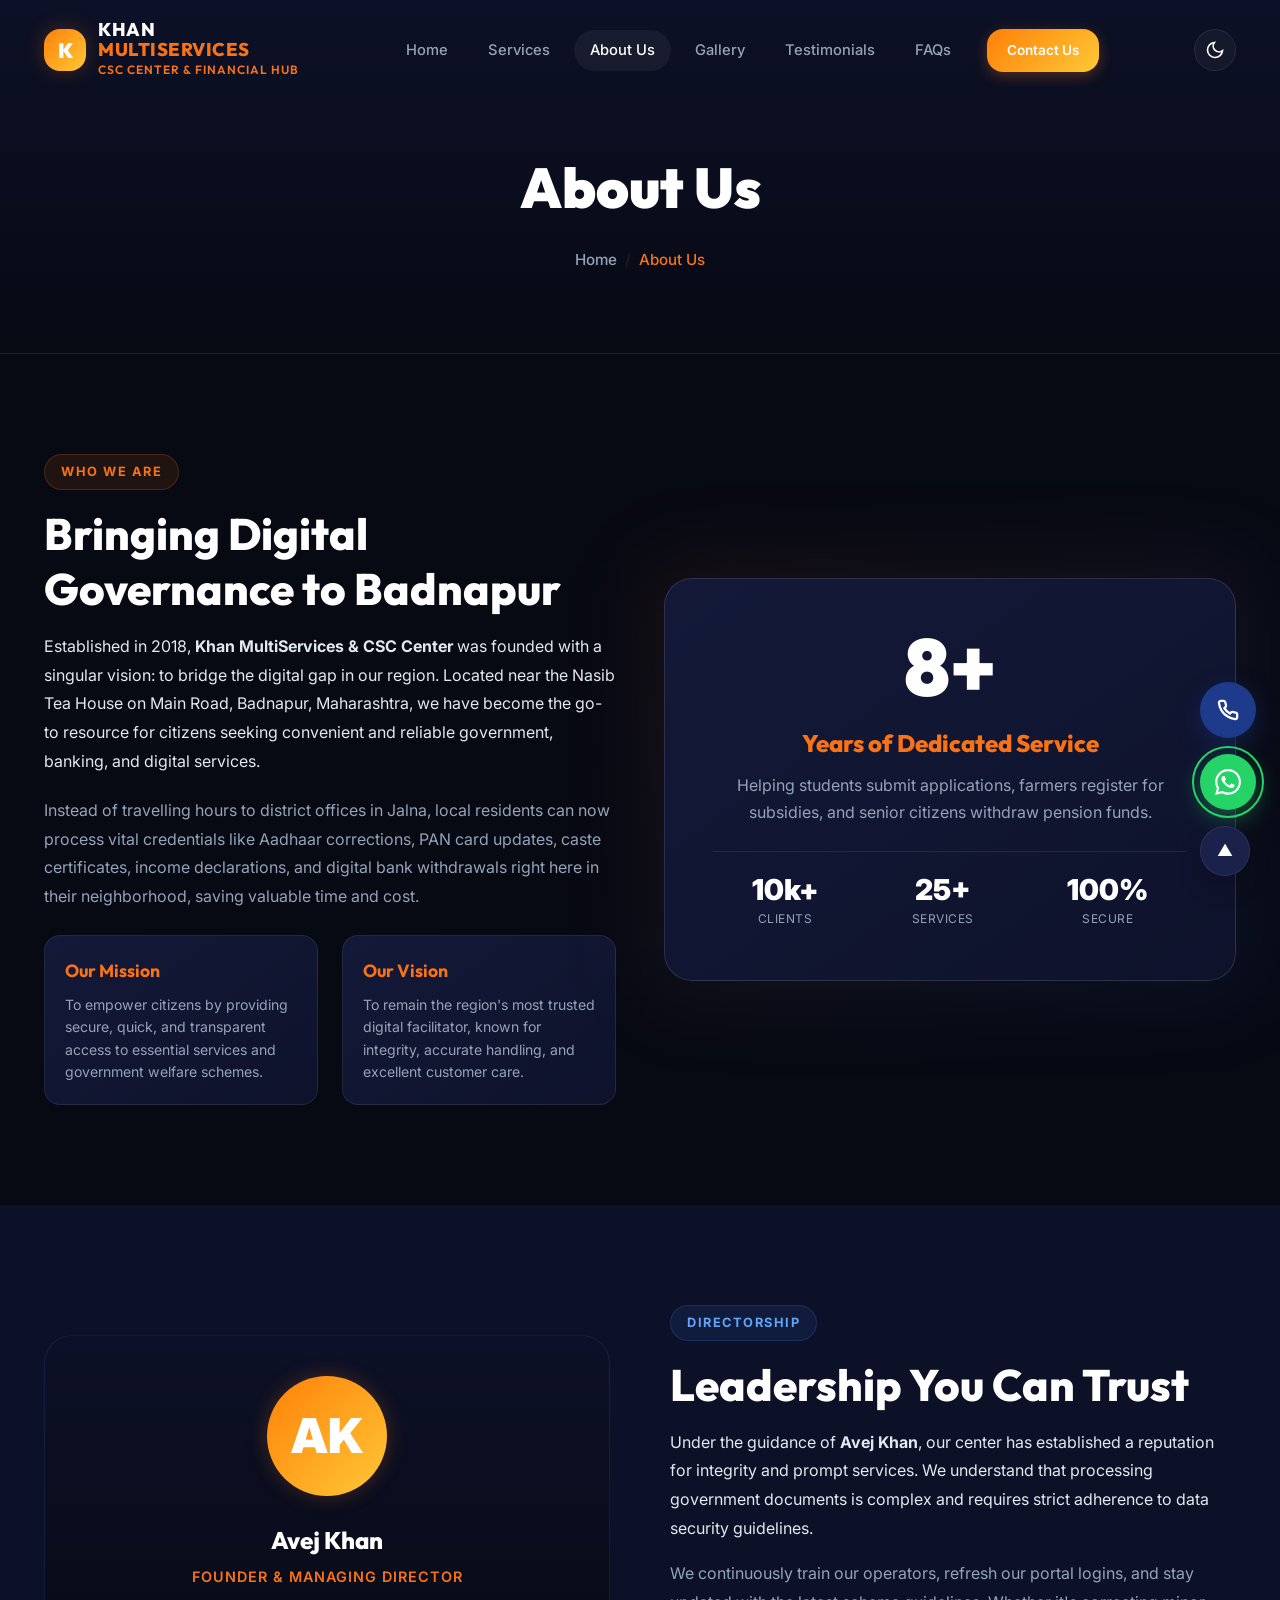
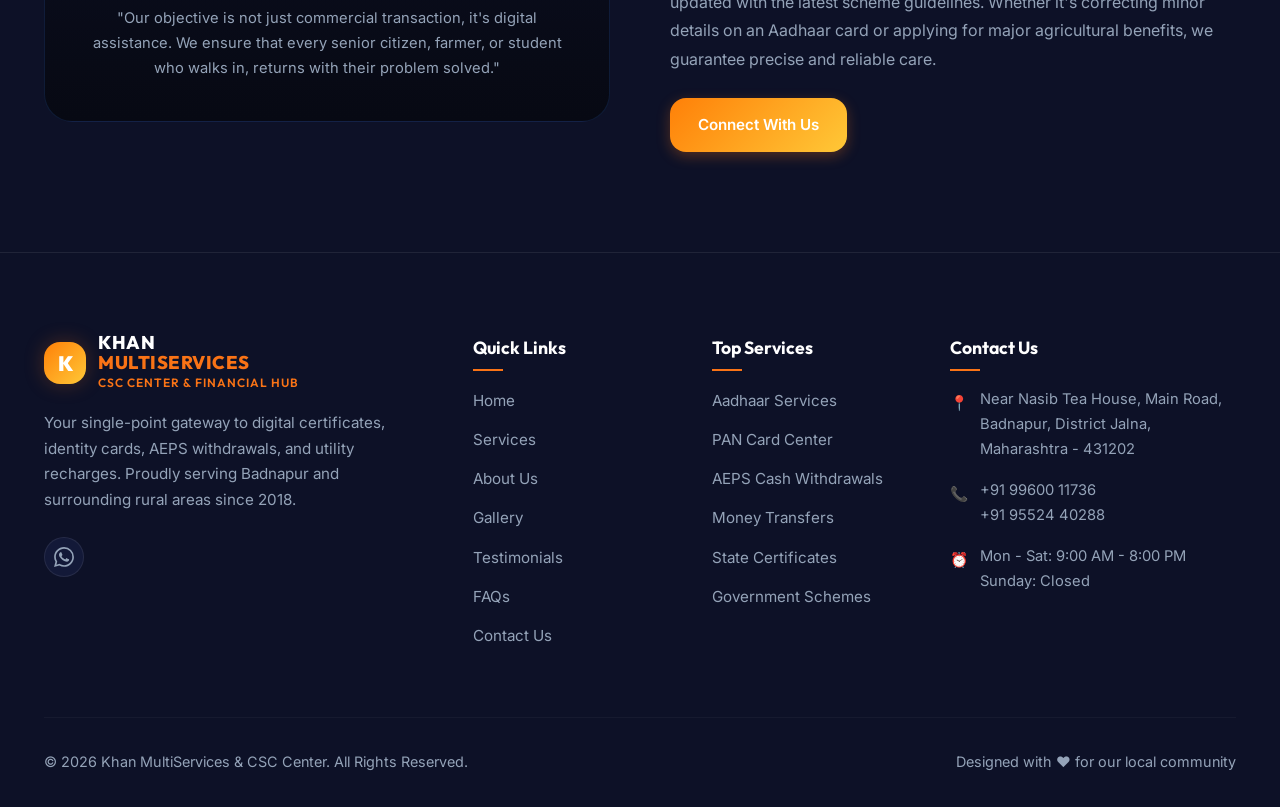
==== about.html @ e03ce5de "Add files via upload" ====
<!DOCTYPE html>
<html lang="en">

<head>
  <meta charset="UTF-8">
  <meta name="viewport" content="width=device-width, initial-scale=1.0">

  <title>About Us | Khan MultiServices & CSC Center Badnapur</title>
  <meta name="description"
    content="Learn more about Khan MultiServices & CSC Center. Established in 2018 in Badnapur, we are committed to providing reliable e-governance, digital, and financial banking services.">

  <link rel="stylesheet" href="style.css">
</head>

<body>

  <!-- ==================== HEADER & NAVBAR ==================== -->
  <header class="navbar">
    <div class="container nav-container">
      <a href="index.html" class="logo" aria-label="Khan MultiServices Home">
        <div class="logo-symbol">K</div>
        <div class="logo-text">
          <span class="logo-main">KHAN <span class="highlight-saffron">MULTISERVICES</span></span>
          <span class="logo-sub">CSC Center & Financial Hub</span>
        </div>
      </a>

      <nav class="nav-menu">
        <a href="index.html" class="nav-link">Home</a>
        <a href="services.html" class="nav-link">Services</a>
        <a href="about.html" class="nav-link">About Us</a>
        <a href="gallery.html" class="nav-link">Gallery</a>
        <a href="testimonials.html" class="nav-link">Testimonials</a>
        <a href="faqs.html" class="nav-link">FAQs</a>
        <a href="contact.html" class="btn btn-primary nav-cta" style="padding: 10px 20px; font-size: 0.85rem;">Contact
          Us</a>
      </nav>

      <button class="theme-toggle" id="themeToggle" aria-label="Toggle Light/Dark Theme">
        <svg class="icon-moon" viewBox="0 0 24 24" fill="none" stroke="currentColor" stroke-width="2">
          <path d="M21 12.79A9 9 0 1 1 11.21 3 7 7 0 0 0 21 12.79z" />
        </svg>
        <svg class="icon-sun" viewBox="0 0 24 24" fill="none" stroke="currentColor" stroke-width="2">
          <circle cx="12" cy="12" r="5" />
          <line x1="12" y1="1" x2="12" y2="3" />
          <line x1="12" y1="21" x2="12" y2="23" />
          <line x1="4.22" y1="4.22" x2="5.64" y2="5.64" />
          <line x1="18.36" y1="18.36" x2="19.78" y2="19.78" />
          <line x1="1" y1="12" x2="3" y2="12" />
          <line x1="21" y1="12" x2="23" y2="12" />
          <line x1="4.22" y1="19.78" x2="5.64" y2="18.36" />
          <line x1="18.36" y1="5.64" x2="19.78" y2="4.22" />
        </svg>
      </button>

      <button class="menu-toggle" id="menuToggle" aria-label="Toggle navigation menu">
        <span></span>
        <span></span>
        <span></span>
      </button>
    </div>
  </header>

  <!-- Mobile Menu Panel Overlay -->
  <div class="mobile-menu-overlay" id="mobileMenu">
    <button class="close-menu-btn" id="closeMobileMenu" aria-label="Close menu">&times;</button>
    <nav class="mobile-nav">
      <a href="index.html" class="mobile-nav-link">Home</a>
      <a href="services.html" class="mobile-nav-link">Services</a>
      <a href="about.html" class="mobile-nav-link">About Us</a>
      <a href="gallery.html" class="mobile-nav-link">Gallery</a>
      <a href="testimonials.html" class="mobile-nav-link">Testimonials</a>
      <a href="faqs.html" class="mobile-nav-link">FAQs</a>
    </nav>
    <a href="contact.html" class="btn btn-primary" style="width: 200px;">Contact Us</a>
  </div>

  <!-- ==================== PAGE HERO ==================== -->
  <section class="page-hero">
    <div class="container">
      <h1 class="page-hero-title">About Us</h1>
      <div class="breadcrumbs">
        <a href="index.html">Home</a>
        <span class="separator">/</span>
        <span class="current">About Us</span>
      </div>
    </div>
  </section>

  <!-- ==================== MAIN ABOUT SECTION ==================== -->
  <section class="section-padding">
    <div class="container">
      <div class="grid-2" style="align-items: center;">
        <div>
          <span class="section-badge">Who We Are</span>
          <h2 class="section-title">Bringing Digital Governance to Badnapur</h2>
          <p style="margin-bottom: 20px; line-height: 1.8;">
            Established in 2018, <strong>Khan MultiServices & CSC Center</strong> was founded with a singular vision: to
            bridge the digital gap in our region. Located near the Nasib Tea House on Main Road, Badnapur, Maharashtra,
            we have become the go-to resource for citizens seeking convenient and reliable government, banking, and
            digital services.
          </p>
          <p style="margin-bottom: 24px; color: var(--clr-text-muted); line-height: 1.8;">
            Instead of travelling hours to district offices in Jalna, local residents can now process vital credentials
            like Aadhaar corrections, PAN card updates, caste certificates, income declarations, and digital bank
            withdrawals right here in their neighborhood, saving valuable time and cost.
          </p>

          <div class="grid-2" style="gap: 24px;">
            <div class="card-premium" style="padding: 20px;">
              <h4
                style="font-family: var(--font-title); font-size: 1.1rem; color: var(--clr-saffron); margin-bottom: 8px;">
                Our Mission</h4>
              <p style="font-size: 0.88rem; color: var(--clr-text-muted); line-height: 1.6;">To empower citizens by
                providing secure, quick, and transparent access to essential services and government welfare schemes.
              </p>
            </div>
            <div class="card-premium" style="padding: 20px;">
              <h4
                style="font-family: var(--font-title); font-size: 1.1rem; color: var(--clr-saffron); margin-bottom: 8px;">
                Our Vision</h4>
              <p style="font-size: 0.88rem; color: var(--clr-text-muted); line-height: 1.6;">To remain the region's most
                trusted digital facilitator, known for integrity, accurate handling, and excellent customer care.</p>
            </div>
          </div>
        </div>

        <!-- Experience Graphic Grid -->
        <div style="position: relative;">
          <div
            style="position: absolute; inset: -20px; border-radius: var(--radius-lg); background: linear-gradient(135deg, rgba(249, 115, 22, 0.08) 0%, rgba(59, 130, 246, 0.08) 100%); filter: blur(40px); z-index: 1;">
          </div>

          <div class="card-premium"
            style="position: relative; z-index: 2; padding: 48px; border-radius: var(--radius-lg); text-align: center; border-color: rgba(255, 255, 255, 0.12);">
            <div
              style="font-size: 5rem; font-weight: 900; line-height: 1; font-family: var(--font-title); color: #fff;">8+
            </div>
            <h3
              style="font-family: var(--font-title); font-size: 1.5rem; color: var(--clr-saffron); margin: 16px 0 8px; font-weight: 800;">
              Years of Dedicated Service</h3>
            <p style="color: var(--clr-text-muted); margin-bottom: 24px;">Helping students submit applications, farmers
              register for subsidies, and senior citizens withdraw pension funds.</p>

            <div
              style="border-top: 1px solid var(--clr-border); padding-top: 24px; display: flex; justify-content: space-around; flex-wrap: wrap; gap: 16px;">
              <div>
                <h4 style="font-size: 1.8rem; font-weight: 900; color: #fff; line-height: 1;">10k+</h4>
                <span
                  style="font-size: 0.75rem; color: var(--clr-text-muted); text-transform: uppercase; letter-spacing: 0.5px;">Clients</span>
              </div>
              <div>
                <h4 style="font-size: 1.8rem; font-weight: 900; color: #fff; line-height: 1;">25+</h4>
                <span
                  style="font-size: 0.75rem; color: var(--clr-text-muted); text-transform: uppercase; letter-spacing: 0.5px;">Services</span>
              </div>
              <div>
                <h4 style="font-size: 1.8rem; font-weight: 900; color: #fff; line-height: 1;">100%</h4>
                <span
                  style="font-size: 0.75rem; color: var(--clr-text-muted); text-transform: uppercase; letter-spacing: 0.5px;">Secure</span>
              </div>
            </div>
          </div>
        </div>
      </div>
    </div>
  </section>

  <!-- ==================== TEAM & DIRECTOR SECTION ==================== -->
  <section class="section-padding" style="background-color: var(--clr-bg-alt);">
    <div class="container">
      <div class="grid-2" style="align-items: center; gap: 60px;">
        <div style="position: relative;">
          <!-- SVG Illustration for Tech Leader / Director -->
          <div class="card-premium"
            style="padding: 40px; text-align: center; border-radius: var(--radius-lg); background: var(--grad-dark); border-color: rgba(59, 130, 246, 0.15);">
            <div
              style="width: 120px; height: 120px; border-radius: 50%; background: var(--grad-saffron); margin: 0 auto 24px; display: grid; place-items: center; font-size: 3rem; color: #fff; font-weight: 900; box-shadow: var(--shadow-glow-saffron);">
              AK</div>
            <h3
              style="font-family: var(--font-title); font-size: 1.5rem; color: var(--clr-heading); font-weight: 800; margin-bottom: 4px;">
              Avej Khan</h3>
            <p
              style="color: var(--clr-saffron); font-weight: 600; font-size: 0.9rem; text-transform: uppercase; letter-spacing: 1px; margin-bottom: 16px;">
              Founder & Managing Director</p>
            <p style="color: var(--clr-text-muted); font-size: 0.92rem; line-height: 1.7;">"Our objective is not just
              commercial transaction, it's digital assistance. We ensure that every senior citizen, farmer, or student
              who walks in, returns with their problem solved."</p>
          </div>
        </div>

        <div>
          <span class="section-badge-blue">Directorship</span>
          <h2 class="section-title">Leadership You Can Trust</h2>
          <p style="margin-bottom: 16px; line-height: 1.8;">
            Under the guidance of <strong>Avej Khan</strong>, our center has established a reputation for integrity and
            prompt services. We understand that processing government documents is complex and requires strict adherence
            to data security guidelines.
          </p>
          <p style="margin-bottom: 24px; color: var(--clr-text-muted); line-height: 1.8;">
            We continuously train our operators, refresh our portal logins, and stay updated with the latest scheme
            guidelines. Whether it's correcting minor details on an Aadhaar card or applying for major agricultural
            benefits, we guarantee precise and reliable care.
          </p>
          <a href="contact.html" class="btn btn-primary">Connect With Us</a>
        </div>
      </div>
    </div>
  </section>

  <!-- ==================== FOOTER ==================== -->
  <footer class="footer">
    <div class="container">
      <div class="footer-grid">
        <!-- Brand Column -->
        <div class="footer-brand">
          <a href="index.html" class="logo" style="margin-bottom: 16px;">
            <div class="logo-symbol">K</div>
            <div class="logo-text">
              <span class="logo-main">KHAN <span class="highlight-saffron">MULTISERVICES</span></span>
              <span class="logo-sub">CSC Center & Financial Hub</span>
            </div>
          </a>
          <p class="footer-desc">
            Your single-point gateway to digital certificates, identity cards, AEPS withdrawals, and utility recharges.
            Proudly serving Badnapur and surrounding rural areas since 2018.
          </p>
          <div class="footer-socials">
            <a href="https://wa.me/919960011736" target="_blank" rel="noopener" class="social-icon"
              aria-label="WhatsApp"><svg viewBox="0 0 24 24" fill="currentColor" width="20" height="20">
                <path
                  d="M17.472 14.382c-.297-.149-1.758-.867-2.03-.967-.273-.099-.471-.148-.67.15-.197.297-.767.966-.94 1.164-.173.199-.347.223-.644.075-.297-.15-1.255-.463-2.39-1.475-.883-.788-1.48-1.761-1.653-2.059-.173-.297-.018-.458.13-.606.134-.133.298-.347.446-.52.149-.174.198-.298.298-.497.099-.198.05-.371-.025-.52-.075-.149-.669-1.612-.916-2.207-.242-.579-.487-.5-.669-.51-.173-.008-.371-.01-.57-.01-.198 0-.52.074-.792.372-.272.297-1.04 1.016-1.04 2.479 0 1.462 1.065 2.875 1.213 3.074.149.198 2.096 3.2 5.077 4.487.709.306 1.262.489 1.694.625.712.227 1.36.195 1.871.118.571-.085 1.758-.719 2.006-1.413.248-.694.248-1.289.173-1.413-.074-.124-.272-.198-.57-.347m-5.421 7.403h-.004a9.87 9.87 0 01-5.031-1.378l-.361-.214-3.741.982.998-3.648-.235-.374a9.86 9.86 0 01-1.51-5.26c.001-5.45 4.436-9.884 9.888-9.884 2.64 0 5.122 1.03 6.988 2.898a9.825 9.825 0 012.893 6.994c-.003 5.45-4.437 9.884-9.885 9.884m8.413-18.297A11.815 11.815 0 0012.05 0C5.495 0 .16 5.335.157 11.892c0 2.096.547 4.142 1.588 5.945L.057 24l6.305-1.654a11.882 11.882 0 005.683 1.448h.005c6.554 0 11.89-5.335 11.893-11.893a11.821 11.821 0 00-3.48-8.413z" />
              </svg></a>
          </div>
        </div>

        <!-- Navigation Column -->
        <div>
          <h4 class="footer-title">Quick Links</h4>
          <ul class="footer-links">
            <li><a href="index.html">Home</a></li>
            <li><a href="services.html">Services</a></li>
            <li><a href="about.html">About Us</a></li>
            <li><a href="gallery.html">Gallery</a></li>
            <li><a href="testimonials.html">Testimonials</a></li>
            <li><a href="faqs.html">FAQs</a></li>
            <li><a href="contact.html">Contact Us</a></li>
          </ul>
        </div>

        <!-- Services Column -->
        <div>
          <h4 class="footer-title">Top Services</h4>
          <ul class="footer-links">
            <li><a href="service-details.html?id=aadhaar">Aadhaar Services</a></li>
            <li><a href="service-details.html?id=pan-card">PAN Card Center</a></li>
            <li><a href="service-details.html?id=banking-aeps">AEPS Cash Withdrawals</a></li>
            <li><a href="service-details.html?id=money-transfer">Money Transfers</a></li>
            <li><a href="service-details.html?id=certificates">State Certificates</a></li>
            <li><a href="service-details.html?id=govt-schemes">Government Schemes</a></li>
          </ul>
        </div>

        <!-- Contact Info Column -->
        <div>
          <h4 class="footer-title">Contact Us</h4>
          <ul class="footer-contact">
            <li>
              <span class="icon">📍</span>
              <span>Near Nasib Tea House, Main Road, Badnapur, District Jalna, Maharashtra - 431202</span>
            </li>
            <li>
              <span class="icon">📞</span>
              <span>+91 99600 11736 <br> +91 95524 40288</span>
            </li>
            <li>
              <span class="icon">⏰</span>
              <span>Mon - Sat: 9:00 AM - 8:00 PM <br> Sunday: Closed</span>
            </li>
          </ul>
        </div>
      </div>

      <!-- Footer Bottom -->
      <div class="footer-bottom">
        <p>&copy; 2026 Khan MultiServices & CSC Center. All Rights Reserved.</p>
        <p>Designed with ❤️ for our local community</p>
      </div>
    </div>
  </footer>

  <!-- ==================== FLOATING INTERACTIVE BUTTONS ==================== -->
  <div class="floating-actions">
    <!-- Click to Call Floating Button -->
    <a href="tel:+919960011736" class="btn-float-call" aria-label="Call Support">
      <svg viewBox="0 0 24 24" fill="none" stroke="currentColor" stroke-width="2.5" width="22" height="22">
        <path
          d="M22 16.92v3a2 2 0 0 1-2.18 2 19.79 19.79 0 0 1-8.63-3.07 19.5 19.5 0 0 1-6-6 19.79 19.79 0 0 1-3.07-8.67A2 2 0 0 1 4.11 2h3a2 2 0 0 1 2 1.72c.127.96.361 1.903.7 2.81a2 2 0 0 1-.45 2.11L8.09 9.91a16 16 0 0 0 6 6l1.27-1.27a2 2 0 0 1 2.11-.45c.907.339 1.85.573 2.81.7A2 2 0 0 1 22 16.92z" />
      </svg>
    </a>
    <!-- Floating WhatsApp Button -->
    <a href="https://wa.me/919960011736?text=Hi%20Khan%20MultiServices!%20I%20have%20an%20enquiry%20regarding%20some%20services.%20Please%20guide%20me."
      target="_blank" rel="noopener" class="btn-float-wa" aria-label="WhatsApp Chat Support">
      <svg viewBox="0 0 24 24" fill="currentColor" width="26" height="26">
        <path
          d="M17.472 14.382c-.297-.149-1.758-.867-2.03-.967-.273-.099-.471-.148-.67.15-.197.297-.767.966-.94 1.164-.173.199-.347.223-.644.075-.297-.15-1.255-.463-2.39-1.475-.883-.788-1.48-1.761-1.653-2.059-.173-.297-.018-.458.13-.606.134-.133.298-.347.446-.52.149-.174.198-.298.298-.497.099-.198.05-.371-.025-.52-.075-.149-.669-1.612-.916-2.207-.242-.579-.487-.5-.669-.51-.173-.008-.371-.01-.57-.01-.198 0-.52.074-.792.372-.272.297-1.04 1.016-1.04 2.479 0 1.462 1.065 2.875 1.213 3.074.149.198 2.096 3.2 5.077 4.487.709.306 1.262.489 1.694.625.712.227 1.36.195 1.871.118.571-.085 1.758-.719 2.006-1.413.248-.694.248-1.289.173-1.413-.074-.124-.272-.198-.57-.347m-5.421 7.403h-.004a9.87 9.87 0 01-5.031-1.378l-.361-.214-3.741.982.998-3.648-.235-.374a9.86 9.86 0 01-1.51-5.26c.001-5.45 4.436-9.884 9.888-9.884 2.64 0 5.122 1.03 6.988 2.898a9.825 9.825 0 012.893 6.994c-.003 5.45-4.437 9.884-9.885 9.884m8.413-18.297A11.815 11.815 0 0012.05 0C5.495 0 .16 5.335.157 11.892c0 2.096.547 4.142 1.588 5.945L.057 24l6.305-1.654a11.882 11.882 0 005.683 1.448h.005c6.554 0 11.89-5.335 11.893-11.893a11.821 11.821 0 00-3.48-8.413z" />
      </svg>
    </a>
    <!-- Back to Top Button -->
    <button class="btn-back-to-top" id="backToTop" aria-label="Back to Top">▲</button>
  </div>

  <!-- Scripts -->
  <script src="script.js"></script>
</body>

</html>
---- style.css ----
/* ===================================================================
   Khan MultiServices & CSC Center — Premium Style Sheet
   =================================================================== */

@import url('https://fonts.googleapis.com/css2?family=Inter:wght@300;400;500;600;700&family=Outfit:wght@400;500;600;700;800;900&display=swap');

/* ---------- Design Tokens (Variables) ---------- */
:root {
  --clr-bg: #070913;
  --clr-bg-alt: #0d1127;
  --clr-surface: #131938;
  --clr-surface-alt: #1a224c;
  --clr-border: rgba(255, 255, 255, 0.08);
  --clr-border-light: rgba(255, 255, 255, 0.04);
  --clr-text: #e2e8f0;
  --clr-text-muted: #94a3b8;
  --clr-heading: #ffffff;
  
  /* Indian National Colors inspired premium palette */
  --clr-saffron: #f97316; /* Saffron Primary */
  --clr-saffron-hover: #ea580c;
  --clr-navy: #1e3a8a; /* Deep Indian Blue */
  --clr-navy-hover: #172554;
  --clr-green: #10b981; /* Ashoka Green inspired success */
  --clr-green-hover: #059669;
  
  /* Gradients */
  --grad-saffron: linear-gradient(135deg, #ff8008, #ffc837);
  --grad-premium: linear-gradient(135deg, #1e3a8a, #3b82f6, #06b6d4);
  --grad-dark: linear-gradient(180deg, #0d1127, #070913);
  --grad-card: linear-gradient(145deg, #131938, #0e122b);
  
  /* Typography */
  --font-title: 'Outfit', 'Inter', system-ui, sans-serif;
  --font-body: 'Inter', system-ui, sans-serif;
  
  /* Borders & Shadows */
  --radius-sm: 8px;
  --radius-md: 16px;
  --radius-lg: 28px;
  --radius-full: 9999px;
  --shadow-sm: 0 4px 12px rgba(0, 0, 0, 0.1);
  --shadow-md: 0 12px 24px rgba(0, 0, 0, 0.2);
  --shadow-lg: 0 24px 48px rgba(0, 0, 0, 0.4);
  --shadow-glow-saffron: 0 0 20px rgba(249, 115, 22, 0.25);
  --shadow-glow-blue: 0 0 20px rgba(59, 130, 246, 0.25);
  
  /* Transitions */
  --transition-smooth: 0.4s cubic-bezier(0.16, 1, 0.3, 1);
  --transition-fast: 0.2s ease;
}

/* ---------- Light / Classic Theme Overrides ---------- */
body.light-theme {
  --clr-bg: #f5f7fa;
  --clr-bg-alt: #edf0f5;
  --clr-surface: #ffffff;
  --clr-surface-alt: #f0f2f7;
  --clr-border: rgba(0, 0, 0, 0.1);
  --clr-border-light: rgba(0, 0, 0, 0.05);
  --clr-text: #334155;
  --clr-text-muted: #64748b;
  --clr-heading: #0f172a;

  --grad-dark: linear-gradient(180deg, #edf0f5, #f5f7fa);
  --grad-card: linear-gradient(145deg, #ffffff, #f8f9fc);

  --shadow-sm: 0 4px 12px rgba(0, 0, 0, 0.06);
  --shadow-md: 0 12px 24px rgba(0, 0, 0, 0.08);
  --shadow-lg: 0 24px 48px rgba(0, 0, 0, 0.12);
}

/* Light theme — override specific component backgrounds */
body.light-theme .navbar.scrolled {
  background: rgba(245, 247, 250, 0.9);
}

body.light-theme .nav-link:hover,
body.light-theme .nav-link.active {
  color: var(--clr-heading);
  background: rgba(0, 0, 0, 0.04);
}

body.light-theme .mobile-menu-overlay {
  background: rgba(245, 247, 250, 0.98);
}

body.light-theme .mobile-nav-link {
  color: var(--clr-text-muted);
}

body.light-theme .mobile-nav-link:hover,
body.light-theme .mobile-nav-link.active {
  color: var(--clr-saffron);
}

body.light-theme .close-menu-btn {
  color: var(--clr-heading);
}

body.light-theme .menu-toggle span {
  background-color: var(--clr-heading);
}

body.light-theme .card-premium {
  box-shadow: 0 2px 12px rgba(0, 0, 0, 0.06);
}

body.light-theme .card-icon-container {
  background: rgba(0, 0, 0, 0.03);
  border-color: rgba(0, 0, 0, 0.08);
}

body.light-theme .filter-tab {
  border-color: rgba(0, 0, 0, 0.12);
  color: var(--clr-text-muted);
}

body.light-theme .filter-tab:hover {
  color: var(--clr-heading);
  border-color: rgba(0, 0, 0, 0.2);
  background: rgba(0, 0, 0, 0.02);
}

body.light-theme .faq-question:hover {
  background-color: rgba(0, 0, 0, 0.02);
}

body.light-theme .faq-answer {
  background-color: rgba(0, 0, 0, 0.02);
}

body.light-theme .gallery-overlay {
  background: linear-gradient(0deg, rgba(255, 255, 255, 0.95) 0%, rgba(255, 255, 255, 0.3) 100%);
}

body.light-theme .gallery-title {
  color: var(--clr-heading);
}

body.light-theme .gallery-category {
  color: var(--clr-saffron);
}

body.light-theme .lightbox {
  background: rgba(255, 255, 255, 0.96);
}

body.light-theme .lightbox-close {
  color: var(--clr-heading);
}

body.light-theme .btn-back-to-top {
  background-color: #fff;
  color: var(--clr-heading);
  border-color: rgba(0, 0, 0, 0.1);
}

body.light-theme .social-icon {
  background: var(--clr-surface-alt);
  border-color: rgba(0, 0, 0, 0.08);
  color: var(--clr-text-muted);
}

body.light-theme .service-nav-link {
  background: rgba(0, 0, 0, 0.02);
  border-color: rgba(0, 0, 0, 0.08);
}

body.light-theme .details-header-icon {
  background: rgba(0, 0, 0, 0.03);
  border-color: rgba(0, 0, 0, 0.08);
}

body.light-theme .details-meta-card {
  background: rgba(0, 0, 0, 0.02);
  border-color: rgba(0, 0, 0, 0.08);
}

body.light-theme .form-control {
  background: #fff;
  border-color: rgba(0, 0, 0, 0.12);
  color: var(--clr-text);
}

body.light-theme .form-control:focus {
  background: #fff;
}

body.light-theme .alert-success {
  background: rgba(16, 185, 129, 0.08);
  border-color: rgba(16, 185, 129, 0.2);
  color: #059669;
}

/* ---------- Theme Toggle Button ---------- */
.theme-toggle {
  width: 42px;
  height: 42px;
  border-radius: 50%;
  border: 1px solid var(--clr-border);
  background: rgba(255, 255, 255, 0.04);
  color: var(--clr-heading);
  cursor: pointer;
  display: grid;
  place-items: center;
  transition: var(--transition-smooth);
  margin-left: 4px;
  flex-shrink: 0;
}

.theme-toggle:hover {
  background: var(--clr-saffron);
  color: #fff;
  border-color: var(--clr-saffron);
  transform: rotate(30deg);
}

body.light-theme .theme-toggle {
  background: rgba(0, 0, 0, 0.04);
}

.theme-toggle .icon-sun,
.theme-toggle .icon-moon {
  width: 20px;
  height: 20px;
  transition: var(--transition-smooth);
}

/* Show/hide sun/moon icons based on theme */
.theme-toggle .icon-sun { display: none; }
.theme-toggle .icon-moon { display: block; }

body.light-theme .theme-toggle .icon-sun { display: block; }
body.light-theme .theme-toggle .icon-moon { display: none; }

/* ---------- Global Reset ---------- */
*,
*::before,
*::after {
  margin: 0;
  padding: 0;
  box-sizing: border-box;
}

html {
  scroll-behavior: smooth;
  scroll-padding-top: 90px;
  font-size: 16px;
}

body {
  font-family: var(--font-body);
  background-color: var(--clr-bg);
  color: var(--clr-text);
  line-height: 1.7;
  overflow-x: hidden;
  -webkit-font-smoothing: antialiased;
}

a {
  color: inherit;
  text-decoration: none;
  transition: var(--transition-fast);
}

ul {
  list-style: none;
}

img {
  max-width: 100%;
  height: auto;
  display: block;
  border-radius: var(--radius-sm);
}

button,
input,
select,
textarea {
  font: inherit;
  color: inherit;
  background: none;
  border: none;
  outline: none;
}

/* ---------- Common Layout Utilities ---------- */
.container {
  width: 100%;
  max-width: 1240px;
  margin: 0 auto;
  padding: 0 24px;
}

.section-padding {
  padding: 100px 0;
}

.grid-2 {
  display: grid;
  grid-template-columns: repeat(2, 1fr);
  gap: 48px;
}

.grid-3 {
  display: grid;
  grid-template-columns: repeat(3, 1fr);
  gap: 32px;
}

.grid-4 {
  display: grid;
  grid-template-columns: repeat(4, 1fr);
  gap: 24px;
}

@media (max-width: 1024px) {
  .grid-4 { grid-template-columns: repeat(2, 1fr); }
  .grid-3 { grid-template-columns: repeat(2, 1fr); }
  .grid-2 { grid-template-columns: 1fr; gap: 32px; }
}

@media (max-width: 640px) {
  .grid-4 { grid-template-columns: 1fr; }
  .grid-3 { grid-template-columns: 1fr; }
  .section-padding { padding: 60px 0; }
}

/* ---------- Text & Accents ---------- */
.gradient-text {
  background: var(--grad-saffron);
  -webkit-background-clip: text;
  -webkit-text-fill-color: transparent;
  background-clip: text;
}

.blue-gradient-text {
  background: var(--grad-premium);
  -webkit-background-clip: text;
  -webkit-text-fill-color: transparent;
  background-clip: text;
}

.highlight-saffron {
  color: var(--clr-saffron);
}

.highlight-blue {
  color: #3b82f6;
}

.section-header {
  text-align: center;
  max-width: 700px;
  margin: 0 auto 56px;
}

.section-badge {
  display: inline-block;
  padding: 6px 16px;
  border-radius: var(--radius-full);
  background: rgba(249, 115, 22, 0.1);
  border: 1px solid rgba(249, 115, 22, 0.2);
  color: var(--clr-saffron);
  font-size: 0.8rem;
  font-weight: 700;
  text-transform: uppercase;
  letter-spacing: 1.5px;
  margin-bottom: 16px;
}

.section-badge-blue {
  display: inline-block;
  padding: 6px 16px;
  border-radius: var(--radius-full);
  background: rgba(59, 130, 246, 0.1);
  border: 1px solid rgba(59, 130, 246, 0.2);
  color: #60a5fa;
  font-size: 0.8rem;
  font-weight: 700;
  text-transform: uppercase;
  letter-spacing: 1.5px;
  margin-bottom: 16px;
}

.section-title {
  font-family: var(--font-title);
  font-size: clamp(2rem, 4vw, 2.75rem);
  font-weight: 800;
  color: var(--clr-heading);
  line-height: 1.25;
  margin-bottom: 16px;
}

.section-desc {
  color: var(--clr-text-muted);
  font-size: 1.1rem;
}

/* ---------- Interactive Elements (Buttons) ---------- */
.btn {
  display: inline-flex;
  align-items: center;
  justify-content: center;
  gap: 10px;
  padding: 14px 28px;
  border-radius: var(--radius-md);
  font-weight: 600;
  font-size: 0.95rem;
  cursor: pointer;
  transition: var(--transition-smooth);
  position: relative;
  z-index: 2;
}

.btn-primary {
  background: var(--grad-saffron);
  color: #fff;
  box-shadow: 0 4px 14px rgba(249, 115, 22, 0.3);
}

.btn-primary:hover {
  transform: translateY(-3px);
  box-shadow: 0 8px 24px rgba(249, 115, 22, 0.5), var(--shadow-glow-saffron);
}

.btn-secondary {
  background: var(--clr-navy);
  color: #fff;
  border: 1px solid rgba(255, 255, 255, 0.05);
}

.btn-secondary:hover {
  background: var(--clr-navy-hover);
  transform: translateY(-3px);
  box-shadow: var(--shadow-glow-blue);
}

.btn-outline {
  border: 2px solid var(--clr-border);
  color: var(--clr-heading);
}

.btn-outline:hover {
  border-color: var(--clr-saffron);
  color: var(--clr-saffron);
  transform: translateY(-3px);
}

.btn-full {
  width: 100%;
}

.icon-wrapper {
  display: inline-flex;
  align-items: center;
  justify-content: center;
  transition: var(--transition-smooth);
}

.btn:hover .icon-wrapper {
  transform: translateX(4px);
}

/* ---------- Sticky Navigation Bar ---------- */
.navbar {
  position: fixed;
  top: 0;
  left: 0;
  width: 100%;
  z-index: 1000;
  padding: 20px 0;
  transition: var(--transition-smooth);
}

.navbar.scrolled {
  padding: 12px 0;
  background: rgba(7, 9, 19, 0.85);
  backdrop-filter: blur(16px);
  border-bottom: 1px solid var(--clr-border);
  box-shadow: var(--shadow-sm);
}

.nav-container {
  display: flex;
  align-items: center;
  justify-content: space-between;
}

.logo {
  display: flex;
  align-items: center;
  gap: 12px;
  font-family: var(--font-title);
  font-weight: 800;
  font-size: 1.25rem;
  color: var(--clr-heading);
}

.logo-symbol {
  width: 42px;
  height: 42px;
  border-radius: var(--radius-md);
  background: var(--grad-saffron);
  display: grid;
  place-items: center;
  font-weight: 900;
  font-size: 1.3rem;
  color: #fff;
  box-shadow: var(--shadow-glow-saffron);
}

.logo-text span {
  display: block;
}

.logo-main {
  font-size: 1.15rem;
  line-height: 1.1;
  font-weight: 800;
  letter-spacing: 0.5px;
}

.logo-sub {
  font-size: 0.75rem;
  color: var(--clr-saffron);
  font-weight: 600;
  letter-spacing: 1px;
  text-transform: uppercase;
}

.nav-menu {
  display: flex;
  align-items: center;
  gap: 8px;
}

.nav-link {
  padding: 8px 16px;
  border-radius: var(--radius-full);
  font-size: 0.92rem;
  font-weight: 500;
  color: var(--clr-text-muted);
  transition: var(--transition-smooth);
}

.nav-link:hover,
.nav-link.active {
  color: var(--clr-heading);
  background: rgba(255, 255, 255, 0.05);
}

.nav-cta {
  margin-left: 12px;
}

.menu-toggle {
  display: none;
  flex-direction: column;
  gap: 6px;
  cursor: pointer;
  padding: 8px;
}

.menu-toggle span {
  display: block;
  width: 24px;
  height: 2px;
  background-color: var(--clr-heading);
  border-radius: var(--radius-full);
  transition: var(--transition-smooth);
}

/* Mobile Menu Panel */
.mobile-menu-overlay {
  position: fixed;
  inset: 0;
  background: rgba(7, 9, 19, 0.95);
  backdrop-filter: blur(20px);
  z-index: 999;
  display: flex;
  flex-direction: column;
  justify-content: center;
  align-items: center;
  padding: 40px;
  opacity: 0;
  pointer-events: none;
  transition: var(--transition-smooth);
}

.mobile-menu-overlay.open {
  opacity: 1;
  pointer-events: auto;
}

.mobile-nav {
  display: flex;
  flex-direction: column;
  align-items: center;
  gap: 24px;
  margin-bottom: 40px;
}

.mobile-nav-link {
  font-family: var(--font-title);
  font-size: 1.5rem;
  font-weight: 700;
  color: var(--clr-text-muted);
}

.mobile-nav-link:hover,
.mobile-nav-link.active {
  color: var(--clr-saffron);
  transform: scale(1.05);
}

.close-menu-btn {
  position: absolute;
  top: 24px;
  right: 24px;
  font-size: 2rem;
  cursor: pointer;
  color: var(--clr-heading);
}

@media (max-width: 992px) {
  .nav-menu { display: none; }
  .menu-toggle { display: flex; }
}

/* ---------- Animations ---------- */
@keyframes float {
  0% { transform: translateY(0px) scale(1); }
  50% { transform: translateY(-15px) scale(1.02); }
  100% { transform: translateY(0px) scale(1); }
}

@keyframes pulse-ring {
  0% { transform: scale(0.95); opacity: 0.5; }
  50% { transform: scale(1.1); opacity: 0.3; }
  100% { transform: scale(1.3); opacity: 0; }
}

/* ---------- Global Floating Buttons ---------- */
.floating-actions {
  position: fixed;
  bottom: 24px;
  right: 24px;
  display: flex;
  flex-direction: column;
  gap: 16px;
  z-index: 900;
}

/* Call Button */
.btn-float-call {
  width: 56px;
  height: 56px;
  border-radius: 50%;
  background-color: var(--clr-navy);
  color: #fff;
  display: grid;
  place-items: center;
  box-shadow: 0 8px 24px rgba(30, 58, 138, 0.4);
  cursor: pointer;
  position: relative;
  transition: var(--transition-smooth);
}

.btn-float-call:hover {
  transform: scale(1.1) rotate(15deg);
  background-color: #2563eb;
}

/* WhatsApp Button styling */
.btn-float-wa {
  width: 56px;
  height: 56px;
  border-radius: 50%;
  background-color: #25d366;
  color: #fff;
  display: grid;
  place-items: center;
  box-shadow: 0 8px 24px rgba(37, 211, 102, 0.4);
  cursor: pointer;
  position: relative;
  transition: var(--transition-smooth);
}

.btn-float-wa::after {
  content: '';
  position: absolute;
  inset: -8px;
  border-radius: 50%;
  border: 2px solid #25d366;
  animation: pulse-ring 2s infinite;
}

.btn-float-wa:hover {
  transform: scale(1.1) rotate(-15deg);
  background-color: #22c55e;
}

.btn-back-to-top {
  width: 50px;
  height: 50px;
  border-radius: 50%;
  background-color: var(--clr-surface-alt);
  color: var(--clr-heading);
  border: 1px solid var(--clr-border);
  display: grid;
  place-items: center;
  box-shadow: var(--shadow-md);
  cursor: pointer;
  opacity: 0;
  visibility: hidden;
  transform: translateY(20px);
  transition: var(--transition-smooth);
}

.btn-back-to-top.visible {
  opacity: 1;
  visibility: visible;
  transform: translateY(0);
}

.btn-back-to-top:hover {
  background-color: var(--clr-saffron);
  border-color: var(--clr-saffron);
  color: #fff;
}

/* ---------- Premium Cards (Glassmorphism & Gradients) ---------- */
.card-premium {
  background: var(--grad-card);
  border: 1px solid var(--clr-border);
  border-radius: var(--radius-md);
  padding: 32px;
  transition: var(--transition-smooth);
  position: relative;
  overflow: hidden;
}

.card-premium::before {
  content: '';
  position: absolute;
  top: 0;
  left: 0;
  width: 100%;
  height: 100%;
  background: linear-gradient(135deg, rgba(255, 128, 8, 0.05) 0%, rgba(255, 200, 55, 0.05) 100%);
  opacity: 0;
  transition: var(--transition-smooth);
  pointer-events: none;
}

.card-premium:hover {
  transform: translateY(-8px);
  border-color: rgba(249, 115, 22, 0.3);
  box-shadow: var(--shadow-lg), var(--shadow-glow-saffron);
}

.card-premium:hover::before {
  opacity: 1;
}

/* Card Icons */
.card-icon-container {
  width: 60px;
  height: 60px;
  border-radius: var(--radius-md);
  background: rgba(255, 255, 255, 0.03);
  border: 1px solid var(--clr-border);
  display: grid;
  place-items: center;
  margin-bottom: 24px;
  color: var(--clr-saffron);
  transition: var(--transition-smooth);
}

.card-premium:hover .card-icon-container {
  background: var(--grad-saffron);
  color: #fff;
  border-color: transparent;
  transform: scale(1.05) rotate(-5deg);
}

/* ---------- Footer ---------- */
.footer {
  background-color: var(--clr-bg-alt);
  border-top: 1px solid var(--clr-border);
  padding: 80px 0 32px;
}

.footer-grid {
  display: grid;
  grid-template-columns: 2fr 1fr 1fr 1.5fr;
  gap: 48px;
  margin-bottom: 56px;
}

@media (max-width: 992px) {
  .footer-grid {
    grid-template-columns: 1fr 1fr;
    gap: 32px;
  }
}

@media (max-width: 640px) {
  .footer-grid {
    grid-template-columns: 1fr;
  }
}

.footer-brand .logo {
  margin-bottom: 20px;
}

.footer-desc {
  color: var(--clr-text-muted);
  margin-bottom: 24px;
  font-size: 0.95rem;
}

.footer-socials {
  display: flex;
  gap: 12px;
}

.social-icon {
  width: 40px;
  height: 40px;
  border-radius: 50%;
  background: var(--clr-surface);
  border: 1px solid var(--clr-border);
  display: grid;
  place-items: center;
  color: var(--clr-text-muted);
  transition: var(--transition-smooth);
}

.social-icon:hover {
  background: var(--grad-saffron);
  color: #fff;
  border-color: transparent;
  transform: translateY(-3px);
}

.footer-title {
  font-family: var(--font-title);
  font-size: 1.1rem;
  font-weight: 700;
  color: var(--clr-heading);
  margin-bottom: 24px;
  position: relative;
}

.footer-title::after {
  content: '';
  position: absolute;
  bottom: -8px;
  left: 0;
  width: 30px;
  height: 2px;
  background-color: var(--clr-saffron);
}

.footer-links li {
  margin-bottom: 12px;
}

.footer-links a {
  color: var(--clr-text-muted);
  font-size: 0.95rem;
}

.footer-links a:hover {
  color: var(--clr-saffron);
  padding-left: 6px;
}

.footer-contact li {
  display: flex;
  align-items: flex-start;
  gap: 12px;
  color: var(--clr-text-muted);
  margin-bottom: 16px;
  font-size: 0.92rem;
}

.footer-contact .icon {
  color: var(--clr-saffron);
  margin-top: 4px;
  flex-shrink: 0;
}

.footer-bottom {
  border-top: 1px solid var(--clr-border-light);
  padding-top: 32px;
  display: flex;
  justify-content: space-between;
  align-items: center;
  color: var(--clr-text-muted);
  font-size: 0.9rem;
}

@media (max-width: 640px) {
  .footer-bottom {
    flex-direction: column;
    gap: 16px;
    text-align: center;
  }
}

/* ---------- Breadcrumb Header (Inner Pages) ---------- */
.page-hero {
  background: var(--grad-dark);
  padding: 140px 0 80px;
  border-bottom: 1px solid var(--clr-border);
  position: relative;
  overflow: hidden;
  text-align: center;
}

.page-hero-title {
  font-family: var(--font-title);
  font-size: clamp(2.5rem, 5vw, 3.5rem);
  font-weight: 900;
  color: var(--clr-heading);
  margin-bottom: 12px;
}

.breadcrumbs {
  display: flex;
  align-items: center;
  justify-content: center;
  gap: 8px;
  color: var(--clr-text-muted);
  font-size: 0.95rem;
  font-weight: 500;
}

.breadcrumbs a:hover {
  color: var(--clr-saffron);
}

.breadcrumbs .separator {
  color: var(--clr-border);
}

.breadcrumbs .current {
  color: var(--clr-saffron);
}

/* ---------- Search & Filtering (Services) ---------- */
.filter-search-bar {
  display: flex;
  gap: 16px;
  margin-bottom: 48px;
  background-color: var(--clr-bg-alt);
  padding: 16px;
  border-radius: var(--radius-md);
  border: 1px solid var(--clr-border);
}

.search-input-wrapper {
  position: relative;
  flex-grow: 1;
}

.search-input-wrapper input {
  width: 100%;
  background: var(--clr-surface);
  border: 1px solid var(--clr-border);
  border-radius: var(--radius-sm);
  padding: 12px 16px 12px 48px;
  color: var(--clr-text);
  font-size: 0.95rem;
  transition: var(--transition-smooth);
}

.search-input-wrapper input:focus {
  border-color: var(--clr-saffron);
  box-shadow: var(--shadow-glow-saffron);
}

.search-icon-svg {
  position: absolute;
  left: 16px;
  top: 50%;
  transform: translateY(-50%);
  color: var(--clr-text-muted);
}

.filter-category-select {
  background: var(--clr-surface);
  border: 1px solid var(--clr-border);
  border-radius: var(--radius-sm);
  padding: 12px 24px;
  color: var(--clr-text);
  font-weight: 500;
  cursor: pointer;
  min-width: 200px;
  transition: var(--transition-smooth);
}

.filter-category-select:focus {
  border-color: var(--clr-saffron);
}

/* Desktop Filter Tabs */
.filter-tabs {
  display: flex;
  justify-content: center;
  flex-wrap: wrap;
  gap: 10px;
  margin-bottom: 40px;
}

.filter-tab {
  padding: 10px 24px;
  border-radius: var(--radius-full);
  font-weight: 600;
  font-size: 0.9rem;
  border: 1px solid var(--clr-border);
  color: var(--clr-text-muted);
  cursor: pointer;
  transition: var(--transition-smooth);
}

.filter-tab:hover {
  color: var(--clr-heading);
  border-color: rgba(255, 255, 255, 0.2);
  background: rgba(255, 255, 255, 0.02);
}

.filter-tab.active {
  background: var(--grad-saffron);
  color: #fff;
  border-color: transparent;
  box-shadow: var(--shadow-glow-saffron);
}

@media (max-width: 640px) {
  .filter-search-bar {
    flex-direction: column;
  }
  .filter-category-select {
    width: 100%;
  }
}

/* ---------- FAQ Accordion ---------- */
.faq-container {
  max-width: 800px;
  margin: 0 auto;
}

.faq-item {
  background-color: var(--clr-surface);
  border: 1px solid var(--clr-border);
  border-radius: var(--radius-md);
  margin-bottom: 16px;
  overflow: hidden;
  transition: var(--transition-smooth);
}

.faq-question {
  width: 100%;
  padding: 24px;
  display: flex;
  justify-content: space-between;
  align-items: center;
  font-family: var(--font-title);
  font-size: 1.1rem;
  font-weight: 700;
  color: var(--clr-heading);
  text-align: left;
  cursor: pointer;
  transition: var(--transition-smooth);
}

.faq-question:hover {
  background-color: rgba(255, 255, 255, 0.02);
}

.faq-icon-svg {
  transition: var(--transition-smooth);
  color: var(--clr-saffron);
  flex-shrink: 0;
}

.faq-item.active .faq-icon-svg {
  transform: rotate(180deg);
}

.faq-answer {
  max-height: 0;
  overflow: hidden;
  transition: max-height 0.4s cubic-bezier(0.16, 1, 0.3, 1);
  background-color: rgba(7, 9, 19, 0.2);
}

.faq-answer-content {
  padding: 0 24px 24px 24px;
  color: var(--clr-text-muted);
  font-size: 0.98rem;
  border-top: 1px solid var(--clr-border-light);
}

/* ---------- Gallery & Lightbox ---------- */
.gallery-grid {
  display: grid;
  grid-template-columns: repeat(auto-fill, minmax(320px, 1fr));
  gap: 24px;
}

.gallery-card {
  position: relative;
  border-radius: var(--radius-md);
  overflow: hidden;
  border: 1px solid var(--clr-border);
  cursor: pointer;
  aspect-ratio: 4/3;
}

.gallery-card img {
  width: 100%;
  height: 100%;
  object-fit: cover;
  border-radius: 0;
  transition: var(--transition-smooth);
}

.gallery-overlay {
  position: absolute;
  inset: 0;
  background: linear-gradient(0deg, rgba(7, 9, 19, 0.9) 0%, rgba(7, 9, 19, 0.2) 100%);
  display: flex;
  flex-direction: column;
  justify-content: flex-end;
  padding: 24px;
  opacity: 0;
  transition: var(--transition-smooth);
}

.gallery-card:hover img {
  transform: scale(1.08);
}

.gallery-card:hover .gallery-overlay {
  opacity: 1;
}

.gallery-category {
  color: var(--clr-saffron);
  font-size: 0.8rem;
  font-weight: 700;
  text-transform: uppercase;
  margin-bottom: 6px;
}

.gallery-title {
  font-family: var(--font-title);
  color: var(--clr-heading);
  font-size: 1.15rem;
  font-weight: 700;
}

/* Lightbox Modal */
.lightbox {
  position: fixed;
  inset: 0;
  background: rgba(7, 9, 19, 0.98);
  z-index: 10000;
  display: flex;
  align-items: center;
  justify-content: center;
  opacity: 0;
  pointer-events: none;
  transition: var(--transition-smooth);
}

.lightbox.open {
  opacity: 1;
  pointer-events: auto;
}

.lightbox-img-wrapper {
  max-width: 90%;
  max-height: 80%;
  position: relative;
}

.lightbox-img {
  max-width: 100%;
  max-height: 80vh;
  border-radius: var(--radius-md);
  box-shadow: var(--shadow-lg);
}

.lightbox-caption {
  text-align: center;
  margin-top: 16px;
  font-family: var(--font-title);
  font-size: 1.2rem;
  color: var(--clr-heading);
}

.lightbox-close {
  position: absolute;
  top: 24px;
  right: 24px;
  font-size: 2.5rem;
  color: #fff;
  cursor: pointer;
}

/* ---------- Dynamic Details Page ---------- */
.details-layout {
  display: grid;
  grid-template-columns: 2fr 1fr;
  gap: 40px;
  align-items: start;
}

@media (max-width: 992px) {
  .details-layout {
    grid-template-columns: 1fr;
  }
}

.details-content {
  background: var(--grad-card);
  border: 1px solid var(--clr-border);
  border-radius: var(--radius-lg);
  padding: 40px;
}

@media (max-width: 640px) {
  .details-content {
    padding: 24px;
  }
}

.details-header {
  margin-bottom: 32px;
  border-bottom: 1px solid var(--clr-border);
  padding-bottom: 24px;
  display: flex;
  align-items: center;
  gap: 24px;
}

.details-header-icon {
  width: 72px;
  height: 72px;
  border-radius: var(--radius-md);
  background: rgba(255, 255, 255, 0.03);
  border: 1px solid var(--clr-border);
  display: grid;
  place-items: center;
  color: var(--clr-saffron);
  flex-shrink: 0;
}

.details-subtitle {
  color: var(--clr-text-muted);
  font-size: 1rem;
}

.details-section-title {
  font-family: var(--font-title);
  font-size: 1.35rem;
  color: var(--clr-heading);
  margin: 32px 0 16px;
  font-weight: 700;
  display: flex;
  align-items: center;
  gap: 10px;
}

.details-list {
  display: flex;
  flex-direction: column;
  gap: 12px;
  margin-bottom: 24px;
}

.details-list-item {
  display: flex;
  align-items: flex-start;
  gap: 12px;
  font-size: 1rem;
}

.details-list-item .bullet {
  color: var(--clr-saffron);
  margin-top: 4px;
  flex-shrink: 0;
}

.details-meta-grid {
  display: grid;
  grid-template-columns: repeat(3, 1fr);
  gap: 16px;
  margin-bottom: 32px;
}

.details-meta-card {
  background: rgba(255, 255, 255, 0.02);
  border: 1px solid var(--clr-border);
  border-radius: var(--radius-md);
  padding: 16px;
  text-align: center;
}

.details-meta-label {
  font-size: 0.8rem;
  color: var(--clr-text-muted);
  text-transform: uppercase;
  margin-bottom: 4px;
  letter-spacing: 0.5px;
}

.details-meta-val {
  font-family: var(--font-title);
  font-weight: 700;
  font-size: 1.1rem;
  color: var(--clr-heading);
}

@media (max-width: 640px) {
  .details-meta-grid {
    grid-template-columns: 1fr;
  }
  .details-header {
    flex-direction: column;
    text-align: center;
  }
}

.sidebar-card {
  background: var(--clr-surface);
  border: 1px solid var(--clr-border);
  border-radius: var(--radius-lg);
  padding: 32px;
  margin-bottom: 24px;
}

.sidebar-title {
  font-family: var(--font-title);
  font-size: 1.2rem;
  color: var(--clr-heading);
  margin-bottom: 20px;
  font-weight: 700;
}

.service-nav-list li {
  margin-bottom: 8px;
}

.service-nav-link {
  display: block;
  padding: 12px 16px;
  border-radius: var(--radius-sm);
  background: rgba(255, 255, 255, 0.02);
  border: 1px solid var(--clr-border);
  font-size: 0.95rem;
}

.service-nav-link:hover,
.service-nav-link.active {
  background: rgba(249, 115, 22, 0.08);
  border-color: var(--clr-saffron);
  color: var(--clr-saffron);
  padding-left: 20px;
}

/* ---------- Form Inputs (Contact) ---------- */
.form-group {
  margin-bottom: 24px;
}

.form-label {
  display: block;
  color: var(--clr-heading);
  font-weight: 600;
  font-size: 0.9rem;
  margin-bottom: 8px;
}

.form-control {
  width: 100%;
  background: var(--clr-surface-alt);
  border: 1px solid var(--clr-border);
  border-radius: var(--radius-sm);
  padding: 14px 18px;
  color: var(--clr-text);
  font-size: 0.95rem;
  transition: var(--transition-smooth);
}

.form-control:focus {
  border-color: var(--clr-saffron);
  background: var(--clr-surface);
  box-shadow: var(--shadow-glow-saffron);
}

textarea.form-control {
  resize: vertical;
  min-height: 120px;
}

.alert-success {
  background: rgba(16, 185, 129, 0.1);
  border: 1px solid rgba(16, 185, 129, 0.2);
  color: #a7f3d0;
  padding: 16px;
  border-radius: var(--radius-sm);
  margin-bottom: 24px;
  font-size: 0.95rem;
  display: flex;
  align-items: center;
  gap: 12px;
}

/* ---------- Maps Overlay ---------- */
.map-wrapper {
  position: relative;
  border-radius: var(--radius-lg);
  overflow: hidden;
  border: 1px solid var(--clr-border);
  height: 100%;
  min-height: 360px;
  box-shadow: var(--shadow-md);
}

.map-wrapper iframe {
  width: 100%;
  height: 100%;
  min-height: 360px;
}

/* ---------- Testimonial Ratings ---------- */
.ratings-dashboard {
  background: var(--grad-card);
  border: 1px solid var(--clr-border);
  border-radius: var(--radius-lg);
  padding: 40px;
  display: grid;
  grid-template-columns: 1fr 1.5fr;
  gap: 40px;
  align-items: center;
  margin-bottom: 56px;
}

.ratings-score {
  text-align: center;
}

.ratings-big-num {
  font-family: var(--font-title);
  font-size: 4.5rem;
  font-weight: 900;
  color: var(--clr-heading);
  line-height: 1;
}

.ratings-stars {
  color: #eab308;
  font-size: 1.5rem;
  margin: 12px 0;
  letter-spacing: 2px;
}

.ratings-count {
  color: var(--clr-text-muted);
  font-size: 0.95rem;
}

.ratings-bars {
  display: flex;
  flex-direction: column;
  gap: 12px;
}

.rating-bar-row {
  display: flex;
  align-items: center;
  gap: 12px;
  font-size: 0.9rem;
}

.rating-bar-label {
  width: 48px;
  flex-shrink: 0;
  font-weight: 500;
}

.rating-bar-bg {
  flex-grow: 1;
  height: 8px;
  background-color: var(--clr-border);
  border-radius: var(--radius-full);
  overflow: hidden;
}

.rating-bar-fill {
  height: 100%;
  background-color: #eab308;
  border-radius: var(--radius-full);
}

@media (max-width: 640px) {
  .ratings-dashboard {
    grid-template-columns: 1fr;
    gap: 32px;
    padding: 24px;
  }
}

/* ---------- WhatsApp Button Custom Styling ---------- */
.btn-wa {
  background-color: #25d366;
  color: #fff;
  box-shadow: 0 4px 14px rgba(37, 211, 102, 0.3);
  border: 1px solid rgba(255, 255, 255, 0.05);
}

.btn-wa:hover {
  background-color: #22c55e;
  transform: translateY(-3px);
  box-shadow: 0 8px 24px rgba(37, 211, 102, 0.5), 0 0 20px rgba(37, 211, 102, 0.25);
}

/* ---------- Pulsing Saffron Glow Button ---------- */
.btn-glow-pulse {
  border: 2px solid var(--clr-saffron) !important;
  color: var(--clr-saffron) !important;
  box-shadow: 0 0 15px rgba(249, 115, 22, 0.4);
  animation: buttonPulse 2s infinite alternate ease-in-out;
  transition: var(--transition-smooth);
}

.btn-glow-pulse:hover {
  transform: translateY(-3px);
  box-shadow: 0 0 25px rgba(249, 115, 22, 0.8), 0 0 10px rgba(249, 115, 22, 0.4) !important;
  background-color: rgba(249, 115, 22, 0.05);
}

@keyframes buttonPulse {
  0% {
    box-shadow: 0 0 8px rgba(249, 115, 22, 0.3);
  }
  100% {
    box-shadow: 0 0 20px rgba(249, 115, 22, 0.6), 0 0 8px rgba(249, 115, 22, 0.3);
  }
}
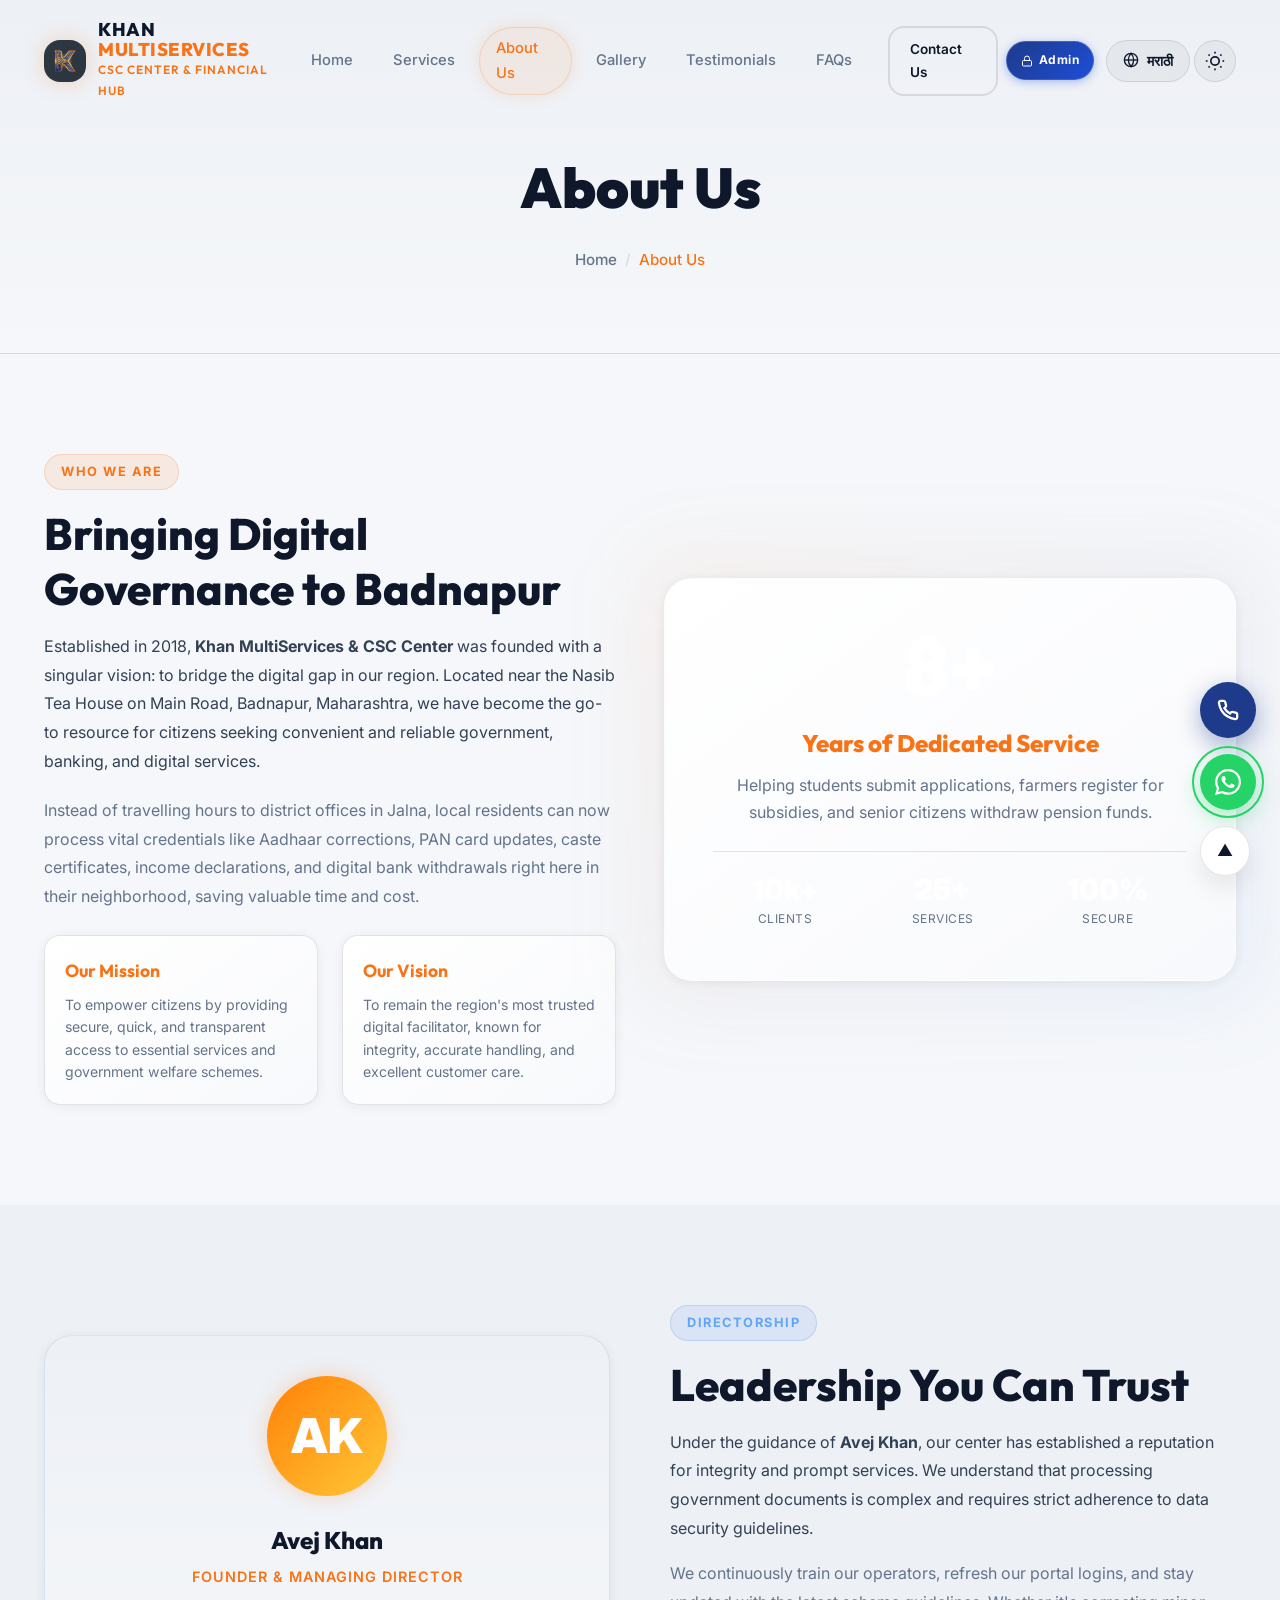
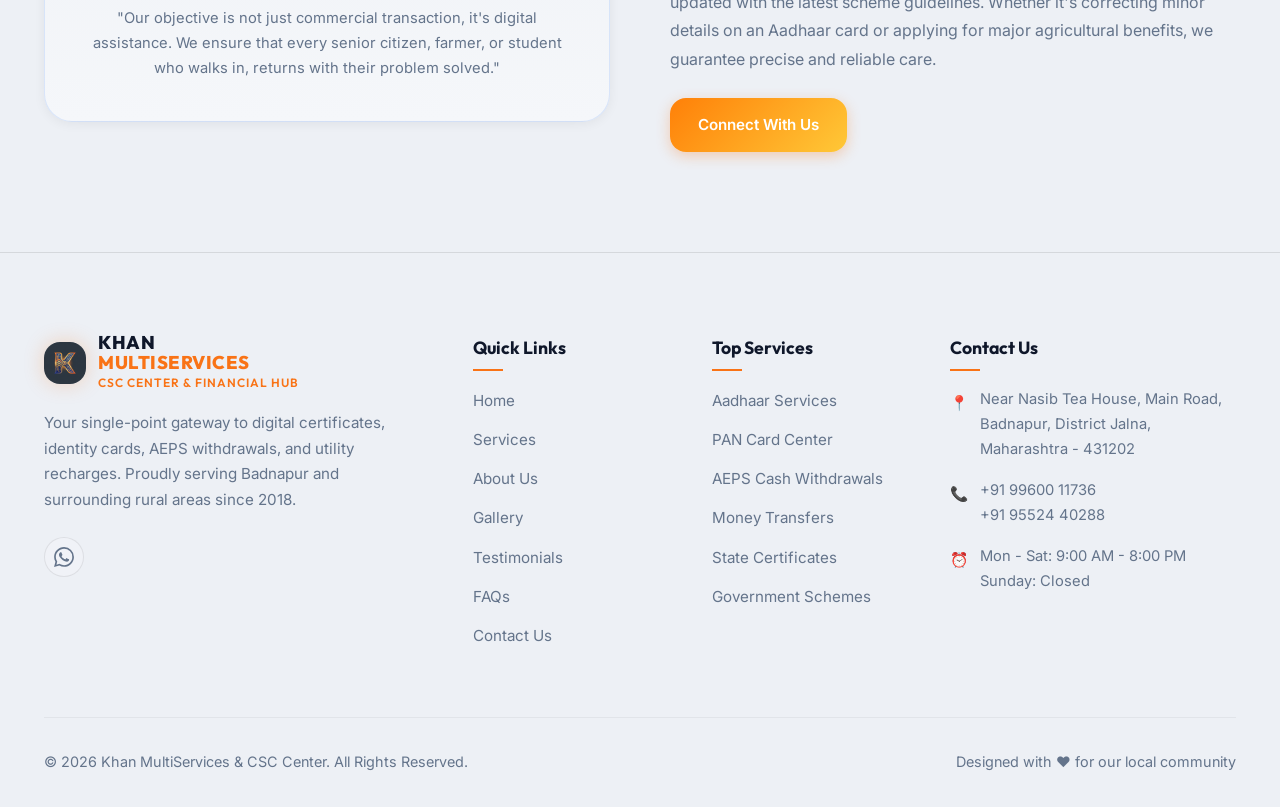
==== commit 8e92897d: "Add files via upload" ====
--- a/about.html
+++ b/about.html
@@ -9,16 +9,17 @@
   <meta name="description"
     content="Learn more about Khan MultiServices & CSC Center. Established in 2018 in Badnapur, we are committed to providing reliable e-governance, digital, and financial banking services.">
 
+  <link rel="icon" type="image/png" href="logo.png">
   <link rel="stylesheet" href="style.css">
 </head>
 
-<body>
+<body class="light-theme">
 
   <!-- ==================== HEADER & NAVBAR ==================== -->
   <header class="navbar">
     <div class="container nav-container">
       <a href="index.html" class="logo" aria-label="Khan MultiServices Home">
-        <div class="logo-symbol">K</div>
+        <img src="logo.png" alt="K" class="logo-symbol" style="object-fit: cover;">
         <div class="logo-text">
           <span class="logo-main">KHAN <span class="highlight-saffron">MULTISERVICES</span></span>
           <span class="logo-sub">CSC Center & Financial Hub</span>
@@ -28,13 +29,25 @@
       <nav class="nav-menu">
         <a href="index.html" class="nav-link">Home</a>
         <a href="services.html" class="nav-link">Services</a>
-        <a href="about.html" class="nav-link">About Us</a>
+        <a href="about.html" class="nav-link active">About Us</a>
         <a href="gallery.html" class="nav-link">Gallery</a>
         <a href="testimonials.html" class="nav-link">Testimonials</a>
         <a href="faqs.html" class="nav-link">FAQs</a>
-        <a href="contact.html" class="btn btn-primary nav-cta" style="padding: 10px 20px; font-size: 0.85rem;">Contact
-          Us</a>
+        <a href="contact.html" class="btn btn-outline nav-cta" style="padding: 10px 20px; font-size: 0.85rem;">Contact Us</a>
+        <a href="admin-panel.html" class="btn nav-admin-btn" title="Admin Panel" style="padding: 8px 14px; font-size: 0.75rem; font-weight: 700; background: linear-gradient(135deg, #1e3a8a, #1d4ed8); color: #fff; border: 1px solid rgba(255,255,255,0.15); border-radius: 30px; display: inline-flex; align-items: center; gap: 6px; letter-spacing: 0.4px; box-shadow: 0 2px 10px rgba(29,78,216,0.35); transition: transform 0.2s ease, box-shadow 0.2s ease;" onmouseover="this.style.transform='translateY(-2px)'; this.style.boxShadow='0 6px 20px rgba(29,78,216,0.55)'" onmouseout="this.style.transform=''; this.style.boxShadow='0 2px 10px rgba(29,78,216,0.35)'">
+          <svg viewBox="0 0 24 24" fill="none" stroke="currentColor" stroke-width="2" width="12" height="12"><rect x="3" y="11" width="18" height="11" rx="2" ry="2"/><path d="M7 11V7a5 5 0 0 1 10 0v4"/></svg>
+          Admin
+        </a>
       </nav>
+
+      <button class="lang-toggle" id="langToggle" aria-label="Translate to Marathi">
+        <svg viewBox="0 0 24 24" fill="none" stroke="currentColor" stroke-width="2" width="16" height="16" style="transform: translateY(-1px);">
+          <circle cx="12" cy="12" r="10" />
+          <line x1="2" y1="12" x2="22" y2="12" />
+          <path d="M12 2a15.3 15.3 0 0 1 4 10 15.3 15.3 0 0 1-4 10 15.3 15.3 0 0 1-4-10 15.3 15.3 0 0 1 4-10z" />
+        </svg>
+        <span class="lang-text">मराठी</span>
+      </button>
 
       <button class="theme-toggle" id="themeToggle" aria-label="Toggle Light/Dark Theme">
         <svg class="icon-moon" viewBox="0 0 24 24" fill="none" stroke="currentColor" stroke-width="2">
@@ -67,12 +80,12 @@
     <nav class="mobile-nav">
       <a href="index.html" class="mobile-nav-link">Home</a>
       <a href="services.html" class="mobile-nav-link">Services</a>
-      <a href="about.html" class="mobile-nav-link">About Us</a>
+      <a href="about.html" class="mobile-nav-link active">About Us</a>
       <a href="gallery.html" class="mobile-nav-link">Gallery</a>
       <a href="testimonials.html" class="mobile-nav-link">Testimonials</a>
       <a href="faqs.html" class="mobile-nav-link">FAQs</a>
     </nav>
-    <a href="contact.html" class="btn btn-primary" style="width: 200px;">Contact Us</a>
+    <a href="contact.html" class="btn btn-outline nav-cta" style="width: 200px;">Contact Us</a>
   </div>
 
   <!-- ==================== PAGE HERO ==================== -->
@@ -215,7 +228,7 @@
         <!-- Brand Column -->
         <div class="footer-brand">
           <a href="index.html" class="logo" style="margin-bottom: 16px;">
-            <div class="logo-symbol">K</div>
+            <img src="logo.png" alt="K" class="logo-symbol" style="object-fit: cover;">
             <div class="logo-text">
               <span class="logo-main">KHAN <span class="highlight-saffron">MULTISERVICES</span></span>
               <span class="logo-sub">CSC Center & Financial Hub</span>
--- a/style.css
+++ b/style.css
@@ -15,25 +15,28 @@
   --clr-text: #e2e8f0;
   --clr-text-muted: #94a3b8;
   --clr-heading: #ffffff;
-  
+
   /* Indian National Colors inspired premium palette */
-  --clr-saffron: #f97316; /* Saffron Primary */
+  --clr-saffron: #f97316;
+  /* Saffron Primary */
   --clr-saffron-hover: #ea580c;
-  --clr-navy: #1e3a8a; /* Deep Indian Blue */
+  --clr-navy: #1e3a8a;
+  /* Deep Indian Blue */
   --clr-navy-hover: #172554;
-  --clr-green: #10b981; /* Ashoka Green inspired success */
+  --clr-green: #10b981;
+  /* Ashoka Green inspired success */
   --clr-green-hover: #059669;
-  
+
   /* Gradients */
   --grad-saffron: linear-gradient(135deg, #ff8008, #ffc837);
   --grad-premium: linear-gradient(135deg, #1e3a8a, #3b82f6, #06b6d4);
   --grad-dark: linear-gradient(180deg, #0d1127, #070913);
   --grad-card: linear-gradient(145deg, #131938, #0e122b);
-  
+
   /* Typography */
   --font-title: 'Outfit', 'Inter', system-ui, sans-serif;
   --font-body: 'Inter', system-ui, sans-serif;
-  
+
   /* Borders & Shadows */
   --radius-sm: 8px;
   --radius-md: 16px;
@@ -44,7 +47,7 @@
   --shadow-lg: 0 24px 48px rgba(0, 0, 0, 0.4);
   --shadow-glow-saffron: 0 0 20px rgba(249, 115, 22, 0.25);
   --shadow-glow-blue: 0 0 20px rgba(59, 130, 246, 0.25);
-  
+
   /* Transitions */
   --transition-smooth: 0.4s cubic-bezier(0.16, 1, 0.3, 1);
   --transition-fast: 0.2s ease;
@@ -75,10 +78,15 @@
   background: rgba(245, 247, 250, 0.9);
 }
 
-body.light-theme .nav-link:hover,
+body.light-theme .nav-link:hover {
+  color: var(--clr-heading);
+  background: rgba(0, 0, 0, 0.04);
+}
+
 body.light-theme .nav-link.active {
-  color: var(--clr-heading);
-  background: rgba(0, 0, 0, 0.04);
+  color: var(--clr-saffron) !important;
+  background: rgba(249, 115, 22, 0.08) !important;
+  border-color: rgba(249, 115, 22, 0.2) !important;
 }
 
 body.light-theme .mobile-menu-overlay {
@@ -228,11 +236,52 @@
 }
 
 /* Show/hide sun/moon icons based on theme */
-.theme-toggle .icon-sun { display: none; }
-.theme-toggle .icon-moon { display: block; }
-
-body.light-theme .theme-toggle .icon-sun { display: block; }
-body.light-theme .theme-toggle .icon-moon { display: none; }
+.theme-toggle .icon-sun {
+  display: none;
+}
+
+.theme-toggle .icon-moon {
+  display: block;
+}
+
+body.light-theme .theme-toggle .icon-sun {
+  display: block;
+}
+
+body.light-theme .theme-toggle .icon-moon {
+  display: none;
+}
+
+/* ---------- Language Switcher Toggle ---------- */
+.lang-toggle {
+  display: inline-flex;
+  align-items: center;
+  gap: 8px;
+  padding: 0 16px;
+  height: 42px;
+  border-radius: var(--radius-full);
+  border: 1px solid var(--clr-border);
+  background: rgba(255, 255, 255, 0.04);
+  color: var(--clr-heading);
+  cursor: pointer;
+  font-weight: 600;
+  font-size: 0.88rem;
+  transition: var(--transition-smooth);
+  margin-left: 12px;
+  flex-shrink: 0;
+}
+
+.lang-toggle:hover {
+  background: var(--clr-saffron);
+  color: #fff;
+  border-color: var(--clr-saffron);
+  transform: translateY(-2px);
+  box-shadow: var(--shadow-glow-saffron);
+}
+
+body.light-theme .lang-toggle {
+  background: rgba(0, 0, 0, 0.04);
+}
 
 /* ---------- Global Reset ---------- */
 *,
@@ -317,15 +366,32 @@
 }
 
 @media (max-width: 1024px) {
-  .grid-4 { grid-template-columns: repeat(2, 1fr); }
-  .grid-3 { grid-template-columns: repeat(2, 1fr); }
-  .grid-2 { grid-template-columns: 1fr; gap: 32px; }
+  .grid-4 {
+    grid-template-columns: repeat(2, 1fr);
+  }
+
+  .grid-3 {
+    grid-template-columns: repeat(2, 1fr);
+  }
+
+  .grid-2 {
+    grid-template-columns: 1fr;
+    gap: 32px;
+  }
 }
 
 @media (max-width: 640px) {
-  .grid-4 { grid-template-columns: 1fr; }
-  .grid-3 { grid-template-columns: 1fr; }
-  .section-padding { padding: 60px 0; }
+  .grid-4 {
+    grid-template-columns: 1fr;
+  }
+
+  .grid-3 {
+    grid-template-columns: 1fr;
+  }
+
+  .section-padding {
+    padding: 60px 0;
+  }
 }
 
 /* ---------- Text & Accents ---------- */
@@ -546,10 +612,16 @@
   transition: var(--transition-smooth);
 }
 
-.nav-link:hover,
+.nav-link:hover {
+  color: var(--clr-heading);
+  background: rgba(255, 255, 255, 0.05);
+}
+
 .nav-link.active {
-  color: var(--clr-heading);
-  background: rgba(255, 255, 255, 0.05);
+  color: var(--clr-saffron) !important;
+  background: rgba(249, 115, 22, 0.08) !important;
+  border: 1px solid rgba(249, 115, 22, 0.2) !important;
+  box-shadow: 0 0 15px rgba(249, 115, 22, 0.15) !important;
 }
 
 .nav-cta {
@@ -626,21 +698,45 @@
 }
 
 @media (max-width: 992px) {
-  .nav-menu { display: none; }
-  .menu-toggle { display: flex; }
+  .nav-menu {
+    display: none;
+  }
+
+  .menu-toggle {
+    display: flex;
+  }
 }
 
 /* ---------- Animations ---------- */
 @keyframes float {
-  0% { transform: translateY(0px) scale(1); }
-  50% { transform: translateY(-15px) scale(1.02); }
-  100% { transform: translateY(0px) scale(1); }
+  0% {
+    transform: translateY(0px) scale(1);
+  }
+
+  50% {
+    transform: translateY(-15px) scale(1.02);
+  }
+
+  100% {
+    transform: translateY(0px) scale(1);
+  }
 }
 
 @keyframes pulse-ring {
-  0% { transform: scale(0.95); opacity: 0.5; }
-  50% { transform: scale(1.1); opacity: 0.3; }
-  100% { transform: scale(1.3); opacity: 0; }
+  0% {
+    transform: scale(0.95);
+    opacity: 0.5;
+  }
+
+  50% {
+    transform: scale(1.1);
+    opacity: 0.3;
+  }
+
+  100% {
+    transform: scale(1.3);
+    opacity: 0;
+  }
 }
 
 /* ---------- Global Floating Buttons ---------- */
@@ -1047,6 +1143,7 @@
   .filter-search-bar {
     flex-direction: column;
   }
+
   .filter-category-select {
     width: 100%;
   }
@@ -1336,6 +1433,7 @@
   .details-meta-grid {
     grid-template-columns: 1fr;
   }
+
   .details-header {
     flex-direction: column;
     text-align: center;
@@ -1555,8 +1653,37 @@
   0% {
     box-shadow: 0 0 8px rgba(249, 115, 22, 0.3);
   }
+
   100% {
     box-shadow: 0 0 20px rgba(249, 115, 22, 0.6), 0 0 8px rgba(249, 115, 22, 0.3);
   }
 }
 
+/* ---------- Hide Google Translate Widget Top Banner & Tooltips ---------- */
+.goog-te-banner-frame.skiptranslate, 
+.goog-te-banner-frame, 
+#goog-gt-tt, 
+.goog-te-balloon-frame,
+.goog-te-banner,
+.VIpgJd-ZVi9od-ORHb-OEVmcd,
+.VIpgJd-ZVi9od-ORHb-OEVmcd-ti6hGc,
+.VIpgJd-ZVi9od-l4eif-c3sZxd,
+.VIpgJd-ZVi9od-aahZCb-aN11t-LNe6du {
+  display: none !important;
+  visibility: hidden !important;
+  opacity: 0 !important;
+  height: 0 !important;
+  width: 0 !important;
+  pointer-events: none !important;
+}
+
+body {
+  top: 0 !important;
+  position: relative !important;
+}
+
+.goog-text-highlight {
+  background-color: transparent !important;
+  box-shadow: none !important;
+  border: none !important;
+}
